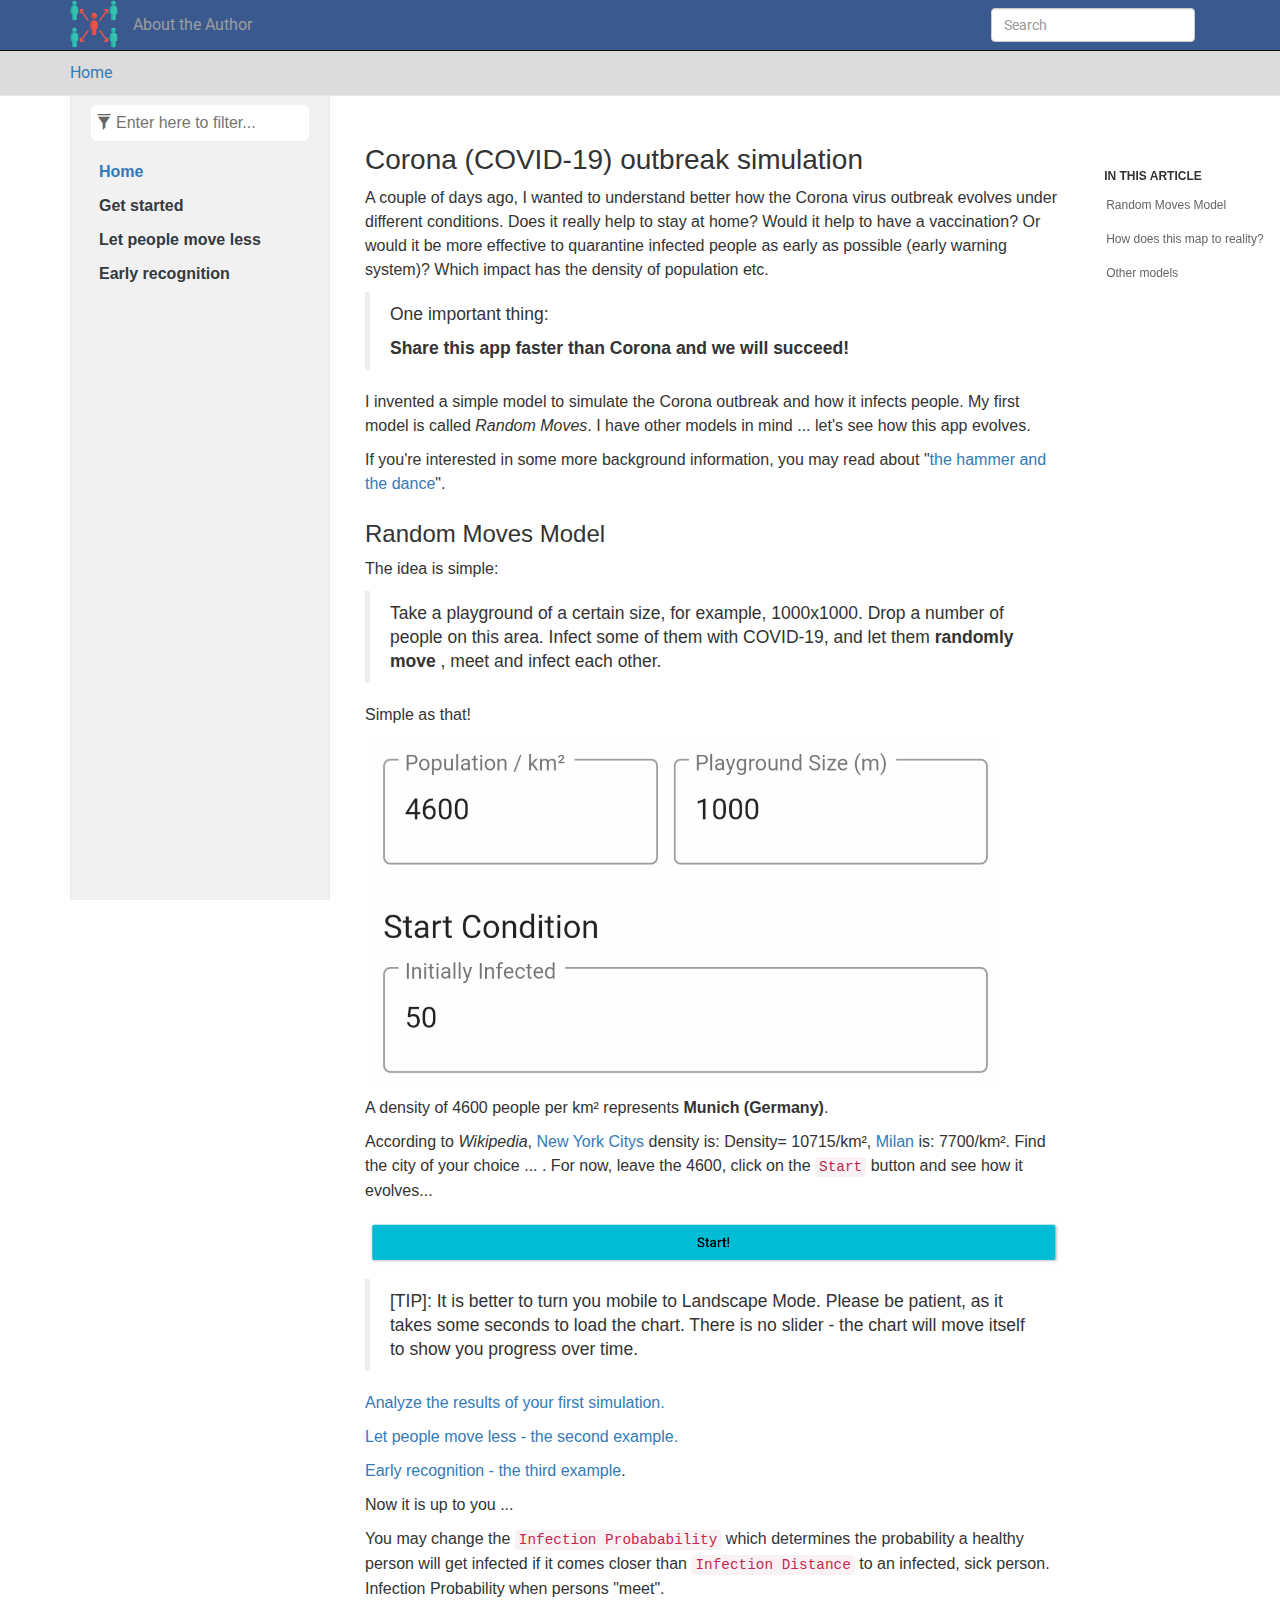
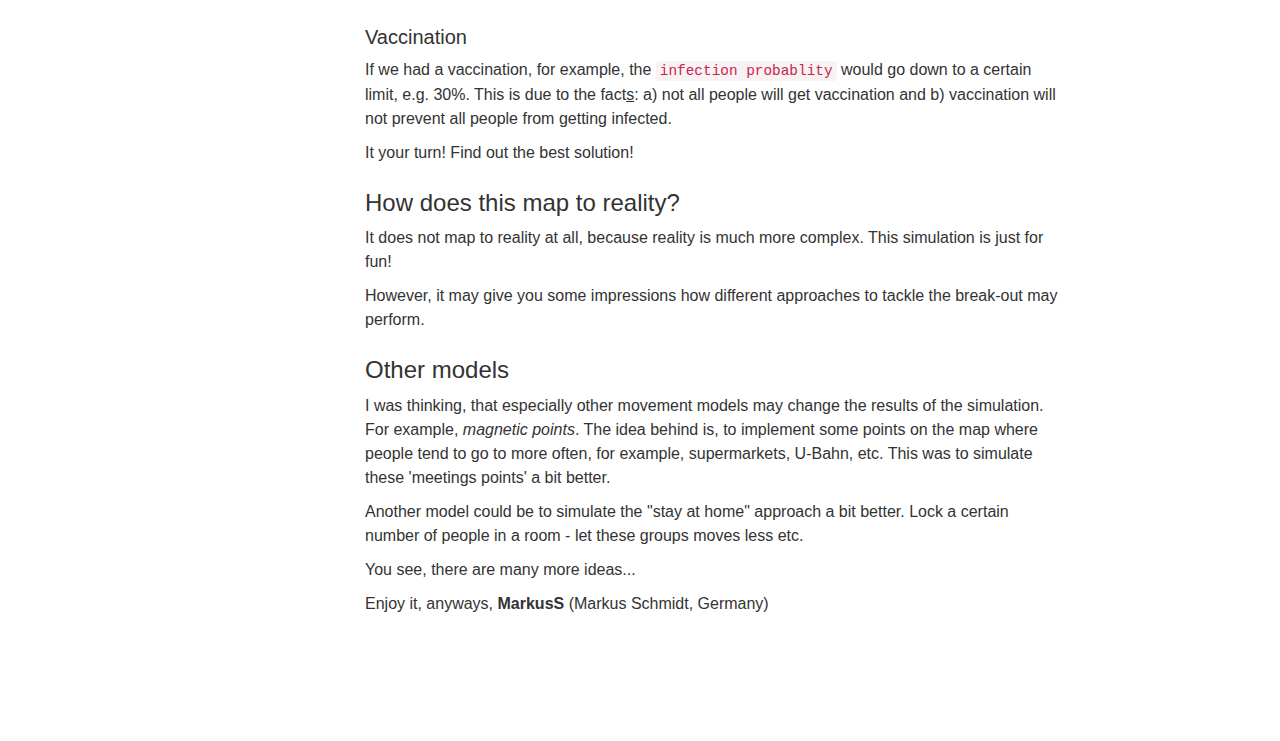
==== docs/_content/index.html @ 3df9f868 "Initial commit" ====
﻿<!DOCTYPE html>
<!--[if IE]><![endif]-->
<html>
  
  <head>
    <meta charset="utf-8">
    <meta http-equiv="X-UA-Compatible" content="IE=edge,chrome=1">
    <title>Corona (COVID-19) outbreak simulation </title>
    <meta name="viewport" content="width=device-width">
    <meta name="title" content="Corona (COVID-19) outbreak simulation ">
    <meta name="generator" content="docfx 2.48.1.0">
    
    <link rel="shortcut icon" href="../favicon.ico">
    <link rel="stylesheet" href="../styles/docfx.vendor.css">
    <link rel="stylesheet" href="../styles/docfx.css">
    <link rel="stylesheet" href="../styles/main.css">
    <link href="https://fonts.googleapis.com/css?family=Roboto" rel="stylesheet"> 
    <meta property="docfx:navrel" content="../toc.html">
    <meta property="docfx:tocrel" content="toc.html">
    
    <meta property="docfx:rel" content="../">
    
  </head>  <body data-spy="scroll" data-target="#affix" data-offset="120">
    <div id="wrapper">
      <header>
        
        <nav id="autocollapse" class="navbar navbar-inverse ng-scope" role="navigation">
          <div class="container">
            <div class="navbar-header">
              <button type="button" class="navbar-toggle" data-toggle="collapse" data-target="#navbar">
                <span class="sr-only">Toggle navigation</span>
                <span class="icon-bar"></span>
                <span class="icon-bar"></span>
                <span class="icon-bar"></span>
              </button>
              
              <a class="navbar-brand" href="../index.html">
                <img id="logo" class="svg" src="../logo.png" alt="">
              </a>
            </div>
            <div class="collapse navbar-collapse" id="navbar">
              <form class="navbar-form navbar-right" role="search" id="search">
                <div class="form-group">
                  <input type="text" class="form-control" id="search-query" placeholder="Search" autocomplete="off">
                </div>
              </form>
            </div>
          </div>
        </nav>
        
        <div class="subnav navbar navbar-default">
          <div class="container hide-when-search" id="breadcrumb">
            <ul class="breadcrumb">
              <li></li>
            </ul>
          </div>
        </div>
      </header>
      <div class="container body-content">
        
        <div id="search-results">
          <div class="search-list"></div>
          <div class="sr-items">
            <p><i class="glyphicon glyphicon-refresh index-loading"></i></p>
          </div>
          <ul id="pagination"></ul>
        </div>
      </div>
      <div role="main" class="container body-content hide-when-search">
        
        <div class="sidenav hide-when-search">
          <a class="btn toc-toggle collapse" data-toggle="collapse" href="#sidetoggle" aria-expanded="false" aria-controls="sidetoggle">Show / Hide Table of Contents</a>
          <div class="sidetoggle collapse" id="sidetoggle">
            <div id="sidetoc"></div>
          </div>
        </div>
        <div class="article row grid-right">
          <div class="col-md-10">
            <article class="content wrap" id="_content" data-uid="">
<h1 id="corona-covid-19-outbreak-simulation">Corona (COVID-19) outbreak simulation</h1>

<p>A couple of days ago, I wanted to understand better how the Corona virus outbreak evolves under different conditions. Does it really help to stay at home? Would it help to have a vaccination? Or would it be more effective to quarantine infected people as early as possible (early warning system)? Which impact has the density of population etc.</p>
<blockquote>
<p>One important thing:</p>
<p><strong>Share this app faster than Corona and we will succeed!</strong></p>
</blockquote>
<p>I invented a simple model to simulate the Corona outbreak and how it infects people. My first model is called <em>Random Moves</em>. I have other models in mind ... let's see how this app evolves.</p>
<p>If you're interested in some more background information, you may read about &quot;<a href="https://medium.com/@tomaspueyo/coronavirus-the-hammer-and-the-dance-be9337092b56">the hammer and the dance</a>&quot;.</p>
<h2 id="random-moves-model">Random Moves Model</h2>
<p>The idea is simple:</p>
<blockquote>
<p>Take a playground of a certain size, for example, 1000x1000. Drop a number of people on this area. Infect some of them with COVID-19, and let them <strong>randomly move</strong> , meet and infect each other.</p>
</blockquote>
<p>Simple as that!</p>
<p><img src="images/initialSettings.png" alt="initialSettings"></p>
<p>A density of 4600 people per km² represents <strong>Munich (Germany)</strong>.</p>
<p>According to <em>Wikipedia</em>, <a href="https://en.wikipedia.org/wiki/New_York_City">New York Citys</a> density is:  Density= 10715/km², <a href="https://en.wikipedia.org/wiki/Milan">Milan</a> is: 7700/km².  Find the city of your choice ... . For now, leave the 4600, click on the <code>Start</code> button and see how it evolves...</p>
<p><img src="images/startButton.png" alt="Start Button"></p>
<blockquote>
<p>[TIP]: It is better to turn you mobile to Landscape Mode. Please be patient, as it takes some seconds to load the chart. There is no slider - the chart will move itself to show you progress over time.</p>
</blockquote>
<p><a href="firstExample.html">Analyze the results of your first simulation.</a></p>
<p><a href="secondExample.html">Let people move less - the second example.</a></p>
<p><a href="thirdExample.html">Early recognition - the third example</a>.</p>
<p>Now it is up to you ...</p>
<p>You may change the <code>Infection Probabability</code> which determines the probability a healthy person will get infected if it comes closer than <code>Infection Distance</code> to an infected, sick person. Infection Probability when persons &quot;meet&quot;.</p>
<h3 id="vaccination">Vaccination</h3>
<p>If we had a vaccination, for example, the <code>infection probablity</code> would go down to a certain limit, e.g. 30%. This is due to the fact<u>s</u>: a) not all people will get vaccination and b) vaccination will not prevent all people from getting infected.</p>
<p>It your turn! Find out the best solution!</p>
<h2 id="how-does-this-map-to-reality">How does this map to reality?</h2>
<p>It does not map to reality at all, because reality is much more complex. This simulation is just for fun!</p>
<p>However, it may give you some impressions how different approaches to tackle the break-out may perform.</p>
<h2 id="other-models">Other models</h2>
<p>I was thinking, that especially other movement models may change the results of the simulation. For example, <em>magnetic points</em>. The idea behind is, to implement some points on the map where people tend to go to more often, for example, supermarkets, U-Bahn, etc. This was to simulate these 'meetings points' a bit better.</p>
<p>Another model could be to simulate the &quot;stay at home&quot; approach a bit better. Lock a certain number of people in a room - let these groups moves less etc.</p>
<p>You see, there are many more ideas...</p>
<p>Enjoy it, anyways, <strong>MarkusS</strong>
(Markus Schmidt, Germany)</p>
</article>
          </div>
          
          <div class="hidden-sm col-md-2" role="complementary">
            <div class="sideaffix">
              <div class="contribution">
                <ul class="nav">
                </ul>
              </div>
              <nav class="bs-docs-sidebar hidden-print hidden-xs hidden-sm affix" id="affix">
              <!-- <p><a class="back-to-top" href="#top">Back to top</a><p> -->
              </nav>
            </div>
          </div>
        </div>
      </div>
      
      <footer>
        <div class="grad-bottom"></div>
        <div class="footer">
          <div class="container">
            <span class="pull-right">
              <a href="#top">Back to top</a>
            </span>
            
            <span style='font-size:0.75em'>Copyright (c) 2020, Schmidt e-Services GmbH i.L., Niedernhausener Str.59a, D-65207 Wiesbaden</span>
          </div>
        </div>
      </footer>
    </div>
    
    <script type="text/javascript" src="../styles/docfx.vendor.js"></script>
    <script type="text/javascript" src="../styles/docfx.js"></script>
    <script type="text/javascript" src="../styles/main.js"></script>
  </body>
</html>
---- docs/styles/docfx.css ----
/* Copyright (c) Microsoft Corporation. All Rights Reserved. Licensed under the MIT License. See License.txt in the project root for license information. */
html,
body {
  font-family: 'Segoe UI', Tahoma, Helvetica, sans-serif;
  height: 100%;
}
button,
a {
  color: #337ab7;
  cursor: pointer;
}
button:hover,
button:focus,
a:hover,
a:focus {
  color: #23527c;
  text-decoration: none;
}
a.disable,
a.disable:hover {
  text-decoration: none;
  cursor: default;
  color: #000000;
}

h1, h2, h3, h4, h5, h6, .text-break {
    word-wrap: break-word;
    word-break: break-word;
}

h1 mark,
h2 mark,
h3 mark,
h4 mark,
h5 mark,
h6 mark {
  padding: 0;
}

.inheritance .level0:before,
.inheritance .level1:before,
.inheritance .level2:before,
.inheritance .level3:before,
.inheritance .level4:before,
.inheritance .level5:before {
    content: '↳';
    margin-right: 5px;
}

.inheritance .level0 {
    margin-left: 0em;
}

.inheritance .level1 {
    margin-left: 1em;
}

.inheritance .level2 {
    margin-left: 2em;
}

.inheritance .level3 {
    margin-left: 3em;
}

.inheritance .level4 {
    margin-left: 4em;
}

.inheritance .level5 {
    margin-left: 5em;
}

span.parametername,
span.paramref,
span.typeparamref {
    font-style: italic;
}
span.languagekeyword{
    font-weight: bold;
}

svg:hover path {
    fill: #ffffff;
}

.hljs {
  display: inline;
  background-color: inherit;
  padding: 0;
}
/* additional spacing fixes */
.btn + .btn {
  margin-left: 10px;
}
.btn.pull-right {
  margin-left: 10px;
  margin-top: 5px;
}
.table {
  margin-bottom: 10px;
}
table p {
  margin-bottom: 0;
}
table a {
  display: inline-block;
}

/* Make hidden attribute compatible with old browser.*/
[hidden] {
  display: none !important;
}

h1,
.h1,
h2,
.h2,
h3,
.h3 {
  margin-top: 15px;
  margin-bottom: 10px;
  font-weight: 400;
}
h4,
.h4,
h5,
.h5,
h6,
.h6 {
  margin-top: 10px;
  margin-bottom: 5px;
}
.navbar {
  margin-bottom: 0;
}
#wrapper {
  min-height: 100%;
  position: relative;
}
/* blends header footer and content together with gradient effect */
.grad-top {
  /* For Safari 5.1 to 6.0 */
  /* For Opera 11.1 to 12.0 */
  /* For Firefox 3.6 to 15 */
  background: linear-gradient(rgba(0, 0, 0, 0.05), rgba(0, 0, 0, 0));
  /* Standard syntax */
  height: 5px;
}
.grad-bottom {
  /* For Safari 5.1 to 6.0 */
  /* For Opera 11.1 to 12.0 */
  /* For Firefox 3.6 to 15 */
  background: linear-gradient(rgba(0, 0, 0, 0), rgba(0, 0, 0, 0.05));
  /* Standard syntax */
  height: 5px;
}
.divider {
  margin: 0 5px;
  color: #cccccc;
}
hr {
  border-color: #cccccc;
}
header {
  position: fixed;
  top: 0;
  left: 0;
  right: 0;
  z-index: 1000;
}
header .navbar {
  border-width: 0 0 1px;
  border-radius: 0;
}
.navbar-brand {
  font-size: inherit;
  padding: 0;
}
.navbar-collapse {
  margin: 0 -15px;
}
.subnav {
  min-height: 40px;
}

.inheritance h5, .inheritedMembers h5{
  padding-bottom: 5px;
  border-bottom: 1px solid #ccc;
}

article h1, article h2, article h3, article h4{
  margin-top: 25px;
}

article h4{
  border-bottom: 1px solid #ccc;
}

article span.small.pull-right{
  margin-top: 20px;
}

article section {
  margin-left: 1em;
}

/*.expand-all {
  padding: 10px 0;
}*/
.breadcrumb {
  margin: 0;
  padding: 10px 0;
  background-color: inherit;
  white-space: nowrap;
}
.breadcrumb > li + li:before {
  content: "\00a0/";
}
#autocollapse.collapsed .navbar-header {
  float: none;
}
#autocollapse.collapsed .navbar-toggle {
  display: block;
}
#autocollapse.collapsed .navbar-collapse {
  border-top: 1px solid transparent;
  box-shadow: inset 0 1px 0 rgba(255, 255, 255, 0.1);
}
#autocollapse.collapsed .navbar-collapse.collapse {
  display: none !important;
}
#autocollapse.collapsed .navbar-nav {
  float: none !important;
  margin: 7.5px -15px;
}
#autocollapse.collapsed .navbar-nav > li {
  float: none;
}
#autocollapse.collapsed .navbar-nav > li > a {
  padding-top: 10px;
  padding-bottom: 10px;
}
#autocollapse.collapsed .collapse.in,
#autocollapse.collapsed .collapsing {
  display: block !important;
}
#autocollapse.collapsed .collapse.in .navbar-right,
#autocollapse.collapsed .collapsing .navbar-right {
  float: none !important;
}
#autocollapse .form-group {
  width: 100%;
}
#autocollapse .form-control {
  width: 100%;
}
#autocollapse .navbar-header {
  margin-left: 0;
  margin-right: 0;
}
#autocollapse .navbar-brand {
  margin-left: 0;
}
.collapse.in,
.collapsing {
  text-align: center;
}
.collapsing .navbar-form {
  margin: 0 auto;
  max-width: 400px;
  padding: 10px 15px;
  box-shadow: inset 0 1px 0 rgba(255, 255, 255, 0.1), 0 1px 0 rgba(255, 255, 255, 0.1);
}
.collapsed .collapse.in .navbar-form {
  margin: 0 auto;
  max-width: 400px;
  padding: 10px 15px;
  box-shadow: inset 0 1px 0 rgba(255, 255, 255, 0.1), 0 1px 0 rgba(255, 255, 255, 0.1);
}
.navbar .navbar-nav {
  display: inline-block;
}
.docs-search {
  background: white;
  vertical-align: middle;
}
.docs-search > .search-query {
  font-size: 14px;
  border: 0;
  width: 120%;
  color: #555;
}
.docs-search > .search-query:focus {
  outline: 0;
}
.search-results-frame {
  clear: both;
  display: table;
  width: 100%;
}
.search-results.ng-hide {
  display: none;
}
.search-results-container {
  padding-bottom: 1em;
  border-top: 1px solid #111;
  background: rgba(25, 25, 25, 0.5);
}
.search-results-container .search-results-group {
  padding-top: 50px !important;
  padding: 10px;
}
.search-results-group-heading {
  font-family: "Open Sans";
  padding-left: 10px;
  color: white;
}
.search-close {
  position: absolute;
  left: 50%;
  margin-left: -100px;
  color: white;
  text-align: center;
  padding: 5px;
  background: #333;
  border-top-right-radius: 5px;
  border-top-left-radius: 5px;
  width: 200px;
  box-shadow: 0 0 10px #111;
}
#search {
  display: none;
}

/* Search results display*/
#search-results {
  max-width: 960px !important;
  margin-top: 120px;
  margin-bottom: 115px;
  margin-left: auto;
  margin-right: auto;
  line-height: 1.8;
  display: none;
}

#search-results>.search-list {
  text-align: center;
  font-size: 2.5rem;
  margin-bottom: 50px;
}

#search-results p {
  text-align: center;
}

#search-results p .index-loading {
  animation: index-loading 1.5s infinite linear;
  -webkit-animation: index-loading 1.5s infinite linear;
  -o-animation: index-loading 1.5s infinite linear;
  font-size: 2.5rem;
}

@keyframes index-loading {
    from { transform: scale(1) rotate(0deg);}
    to { transform: scale(1) rotate(360deg);}
}

@-webkit-keyframes index-loading {
    from { -webkit-transform: rotate(0deg);}
    to { -webkit-transform: rotate(360deg);}
}

@-o-keyframes index-loading {
    from { -o-transform: rotate(0deg);}
    to { -o-transform: rotate(360deg);}
}

#search-results .sr-items {
  font-size: 24px;
}

.sr-item {
  margin-bottom: 25px;
}

.sr-item>.item-href {
  font-size: 14px;
  color: #093;
}

.sr-item>.item-brief {
  font-size: 13px;
}

.pagination>li>a {
  color: #47A7A0
}

.pagination>.active>a {
  background-color: #47A7A0;
  border-color: #47A7A0;
}

.fixed_header {
  position: fixed;
  width: 100%;
  padding-bottom: 10px;
  padding-top: 10px;
  margin: 0px;
  top: 0;
  z-index: 9999;
  left: 0;
}

.fixed_header+.toc{
  margin-top: 50px;
  margin-left: 0;
}

.sidenav, .fixed_header, .toc  {
  background-color: #f1f1f1;
}

.sidetoc {
  position: fixed;
  width: 260px;
  top: 150px;
  bottom: 0;
  overflow-x: hidden;
  overflow-y: auto;
  background-color: #f1f1f1;
  border-left: 1px solid #e7e7e7;
  border-right: 1px solid #e7e7e7;
  z-index: 1;
}

.sidetoc.shiftup {
  bottom: 70px;
}

body .toc{
  background-color: #f1f1f1;
  overflow-x: hidden;
}

.sidetoggle.ng-hide {
  display: block !important;
}
.sidetoc-expand > .caret {
  margin-left: 0px;
  margin-top: -2px;
}
.sidetoc-expand > .caret-side {
  border-left: 4px solid;
  border-top: 4px solid transparent;
  border-bottom: 4px solid transparent;
  margin-left: 4px;
  margin-top: -4px;
}
.sidetoc-heading {
  font-weight: 500;
}

.toc {
  margin: 0px 0 0 10px;
  padding: 0 10px;
}
.expand-stub {
  position: absolute;
  left: -10px;
}
.toc .nav > li > a.sidetoc-expand {
  position: absolute;
  top: 0;
  left: 0;
}
.toc .nav > li > a {
  color: #666666;
  margin-left: 5px;
  display: block;
  padding: 0;
}
.toc .nav > li > a:hover,
.toc .nav > li > a:focus {
  color: #000000;
  background: none;
  text-decoration: inherit;
}
.toc .nav > li.active > a {
  color: #337ab7;
}
.toc .nav > li.active > a:hover,
.toc .nav > li.active > a:focus {
  color: #23527c;
}

.toc .nav > li> .expand-stub {
  cursor: pointer;
}

.toc .nav > li.active > .expand-stub::before,
.toc .nav > li.in > .expand-stub::before,
.toc .nav > li.in.active > .expand-stub::before,
.toc .nav > li.filtered > .expand-stub::before {
    content: "-";
}

.toc .nav > li > .expand-stub::before,
.toc .nav > li.active > .expand-stub::before {
    content: "+";
}

.toc .nav > li.filtered > ul,
.toc .nav > li.in > ul {
  display: block;
}

.toc .nav > li > ul {
  display: none;
}

.toc ul{
  font-size: 12px;
  margin: 0 0 0 3px;
}

.toc .level1 > li {
  font-weight: bold;
  margin-top: 10px;
  position: relative;
  font-size: 16px;
}
.toc .level2 {
  font-weight: normal;
  margin: 5px 0 0 15px;
  font-size: 14px;
}
.toc-toggle {
  display: none;
  margin: 0 15px 0px 15px;
}
.sidefilter {
  position: fixed;
  top: 90px;
  width: 260px;
  background-color: #f1f1f1;
  padding: 15px;
  border-left: 1px solid #e7e7e7;
  border-right: 1px solid #e7e7e7;
  z-index: 1;
}
.toc-filter {
  border-radius: 5px;
  background: #fff;
  color: #666666;
  padding: 5px;
  position: relative;
  margin: 0 5px 0 5px;
}
.toc-filter > input {
  border: 0;
  color: #666666;
  padding-left: 20px;
  padding-right: 20px;
  width: 100%;
}
.toc-filter > input:focus {
  outline: 0;
}
.toc-filter > .filter-icon {
  position: absolute;
  top: 10px;
  left: 5px;
}
.toc-filter > .clear-icon {
  position: absolute;
  top: 10px;
  right: 5px;
}
.article {
  margin-top: 120px;
  margin-bottom: 115px;
}

#_content>a{
  margin-top: 105px;
}

.article.grid-right {
  margin-left: 280px;
}

.inheritance hr {
  margin-top: 5px;
  margin-bottom: 5px;
}
.article img {
  max-width: 100%;
}
.sideaffix {
  margin-top: 50px;
  font-size: 12px;
  max-height: 100%;
  overflow: hidden;
  top: 100px;
  bottom: 10px;
  position: fixed;
}
.sideaffix.shiftup {
  bottom: 70px;
}
.affix {
  position: relative;
  height: 100%;
}
.sideaffix > div.contribution {
  margin-bottom: 20px;
}
.sideaffix > div.contribution > ul > li > a.contribution-link {
  padding: 6px 10px;
  font-weight: bold;
  font-size: 14px;
}
.sideaffix > div.contribution > ul > li > a.contribution-link:hover {
  background-color: #ffffff;
}
.sideaffix ul.nav > li > a:focus {
  background: none;
}
.affix h5 {
  font-weight: bold;
  text-transform: uppercase;
  padding-left: 10px;
  font-size: 12px;
}
.affix > ul.level1 {
  overflow: hidden;
  padding-bottom: 10px;
  height: calc(100% - 100px);
}
.affix ul > li > a:before {
  color: #cccccc;
  position: absolute;
}
.affix ul > li > a:hover {
  background: none;
  color: #666666;
}
.affix ul > li.active > a,
.affix ul > li.active > a:before {
  color: #337ab7;
}
.affix ul > li > a {
  padding: 5px 12px;
  color: #666666;
}
.affix > ul > li.active:last-child {
  margin-bottom: 50px;
}
.affix > ul > li > a:before {
  content: "|";
  font-size: 16px;
  top: 1px;
  left: 0;
}
.affix > ul > li.active > a,
.affix > ul > li.active > a:before {
  color: #337ab7;
  font-weight: bold;
}
.affix ul ul > li > a {
  padding: 2px 15px;
}
.affix ul ul > li > a:before {
  content: ">";
  font-size: 14px;
  top: -1px;
  left: 5px;
}
.affix ul > li > a:before,
.affix ul ul {
  display: none;
}
.affix ul > li.active > ul,
.affix ul > li.active > a:before,
.affix ul > li > a:hover:before {
  display: block;
  white-space: nowrap;
}
.codewrapper {
  position: relative;
}
.trydiv {
  height: 0px;
}
.tryspan {
  position: absolute;
  top: 0px;
  right: 0px;
  border-style: solid;
  border-radius: 0px 4px;
  box-sizing: border-box;
  border-width: 1px;
  border-color: #cccccc;
  text-align: center;
  padding: 2px 8px;
  background-color: white;
  font-size: 12px;
  cursor: pointer;
  z-index: 100;
  display: none;
  color: #767676;
}
.tryspan:hover {
  background-color: #3b8bd0;
  color: white;
  border-color: #3b8bd0;
}
.codewrapper:hover .tryspan {
  display: block;
}
.sample-response .response-content{
  max-height: 200px;
}
footer {
  position: absolute;
  left: 0;
  right: 0;
  bottom: 0;
  z-index: 1000;
}
.footer {
  border-top: 1px solid #e7e7e7;
  background-color: #f8f8f8;
  padding: 15px 0;
}
@media (min-width: 768px) {
  #sidetoggle.collapse {
    display: block;
  }
  .topnav .navbar-nav {
    float: none;
    white-space: nowrap;
  }
  .topnav .navbar-nav > li {
    float: none;
    display: inline-block;
  }
}
@media only screen and (max-width: 768px) {
  #mobile-indicator {
    display: block;
  }
  /* TOC display for responsive */
  .article {
    margin-top: 30px !important;
  }
  header {
    position: static;
  }
  .topnav {
    text-align: center;
  }
  .sidenav {
    padding: 15px 0;
    margin-left: -15px;
    margin-right: -15px;
  }
  .sidefilter {
    position: static;
    width: auto;
    float: none;
    border: none;
  }
  .sidetoc {
    position: static;
    width: auto;
    float: none;
    padding-bottom: 0px;
    border: none;
  }
  .toc .nav > li, .toc .nav > li >a {
    display: inline-block;
  }
  .toc li:after {
    margin-left: -3px;
    margin-right: 5px;
    content: ", ";
    color: #666666;
  }
  .toc .level1 > li {
    display: block;
  }
  
  .toc .level1 > li:after {
    display: none;
  }
  .article.grid-right {
    margin-left: 0;
  }
  .grad-top,
  .grad-bottom {
    display: none;
  }
  .toc-toggle {
    display: block;
  }
  .sidetoggle.ng-hide {
    display: none !important;
  }
  /*.expand-all {
    display: none;
  }*/
  .sideaffix {
    display: none;
  }
  .mobile-hide {
    display: none;
  }
  .breadcrumb {
    white-space: inherit;
  }

  /* workaround for #hashtag url is no longer needed*/
  h1:before,
  h2:before,
  h3:before,
  h4:before {
      content: '';
      display: none;
  }
}

/* For toc iframe */
@media (max-width: 260px) {
  .toc .level2 > li {
    display: block;
  }

  .toc .level2 > li:after {
    display: none;
  }
}

/* For code snippet line highlight */
pre > code .line-highlight {
  background-color: #ffffcc;
}

/* Alerts */
.alert h5 {
    text-transform: uppercase;
    font-weight: bold;
    margin-top: 0;
}

.alert h5:before {
    position:relative;
    top:1px;
    display:inline-block;
    font-family:'Glyphicons Halflings';
    line-height:1;
    -webkit-font-smoothing:antialiased;
    -moz-osx-font-smoothing:grayscale;
    margin-right: 5px;
    font-weight: normal;
}

.alert-info h5:before {
    content:"\e086"
}

.alert-warning h5:before {
    content:"\e127"
}

.alert-danger h5:before {
    content:"\e107"
}

/* For Embedded Video */
div.embeddedvideo {
    padding-top: 56.25%;
    position: relative;
    width: 100%;
}

div.embeddedvideo iframe {
    position: absolute;
    top: 0;
    left: 0;
    right: 0;
    bottom: 0;
    width: 100%;
    height: 100%;
}

/* For printer */
@media print{
  .article.grid-right {
    margin-top: 0px;
    margin-left: 0px;
  }
  .sideaffix {
    display: none;
  }
  .mobile-hide {
    display: none;
  }
  .footer {
    display: none;
  }
}

/* For tabbed content */

.tabGroup {
  margin-top: 1rem; }
  .tabGroup ul[role="tablist"] {
    margin: 0;
    padding: 0;
    list-style: none; }
    .tabGroup ul[role="tablist"] > li {
      list-style: none;
      display: inline-block; }
  .tabGroup a[role="tab"] {
    color: #6e6e6e;
    box-sizing: border-box;
    display: inline-block;
    padding: 5px 7.5px;
    text-decoration: none;
    border-bottom: 2px solid #fff; }
    .tabGroup a[role="tab"]:hover, .tabGroup a[role="tab"]:focus, .tabGroup a[role="tab"][aria-selected="true"] {
      border-bottom: 2px solid #0050C5; }
    .tabGroup a[role="tab"][aria-selected="true"] {
      color: #222; }
    .tabGroup a[role="tab"]:hover, .tabGroup a[role="tab"]:focus {
      color: #0050C5; }
    .tabGroup a[role="tab"]:focus {
      outline: 1px solid #0050C5;
      outline-offset: -1px; }
  @media (min-width: 768px) {
    .tabGroup a[role="tab"] {
      padding: 5px 15px; } }
  .tabGroup section[role="tabpanel"] {
    border: 1px solid #e0e0e0;
    padding: 15px;
    margin: 0;
    overflow: hidden; }
    .tabGroup section[role="tabpanel"] > .codeHeader,
    .tabGroup section[role="tabpanel"] > pre {
      margin-left: -16px;
      margin-right: -16px; }
    .tabGroup section[role="tabpanel"] > :first-child {
      margin-top: 0; }
    .tabGroup section[role="tabpanel"] > pre:last-child {
      display: block;
      margin-bottom: -16px; }

.mainContainer[dir='rtl'] main ul[role="tablist"] {
  margin: 0; }
---- docs/styles/main.css ----
:root {
  --header-bg-color: #b93434 ; 
  --header-ft-color: #fff;
  --highlight-light: #5e92f3;
  --highlight-dark: #003c8f;
  --font-color: #34393e;
}

/* // //#0d47a1;*/


body {
  /* font-family: "Roboto", sans-serif;*/
  /* https://stackoverflow.com/questions/42532511/how-to-use-specific-font-styles-with-css-from-google-fonts-ie-thin-extra-lig/42532686 */
  /* open-sans-regular - latin */
  font-family: 'Open Sans', sans-serif;
  font-style: normal;
  font-weight: 400;

  line-height: 150%;
  font-size: 16px;
  -ms-text-size-adjust: 100%;
  -webkit-text-size-adjust: 100%;
  word-wrap: break-word;
}

h1 {
	font-family: 'Helvetica', sans-serif;
	font-style: bold;
	font-size: 175%;
}

h2 {
	font-family: 'Helvetica', sans-serif;
	font-style: bold;
	font-size: 150%;
	/* font-weight: 400;*/
}

h3 {
	font-family: 'Helvetica', sans-serif;
	font-style: bold;
	font-size: 125%;
}


pre { 
  font-family: 'Inconsolata', monospace;
  font-weight: 100;
}

.toc .nav > li > a {
    color: var(--font-color);
    font-size: 16px;
}

.navbar
{
  background-color: #3a598f; /*rgb(20, 30, 40);*/
  font-family: 'Roboto', sans-serif;
  font-style: bold;
  font-weight: 400;
}

.subnav
{
  background-color: rgb(220, 220, 220);
}
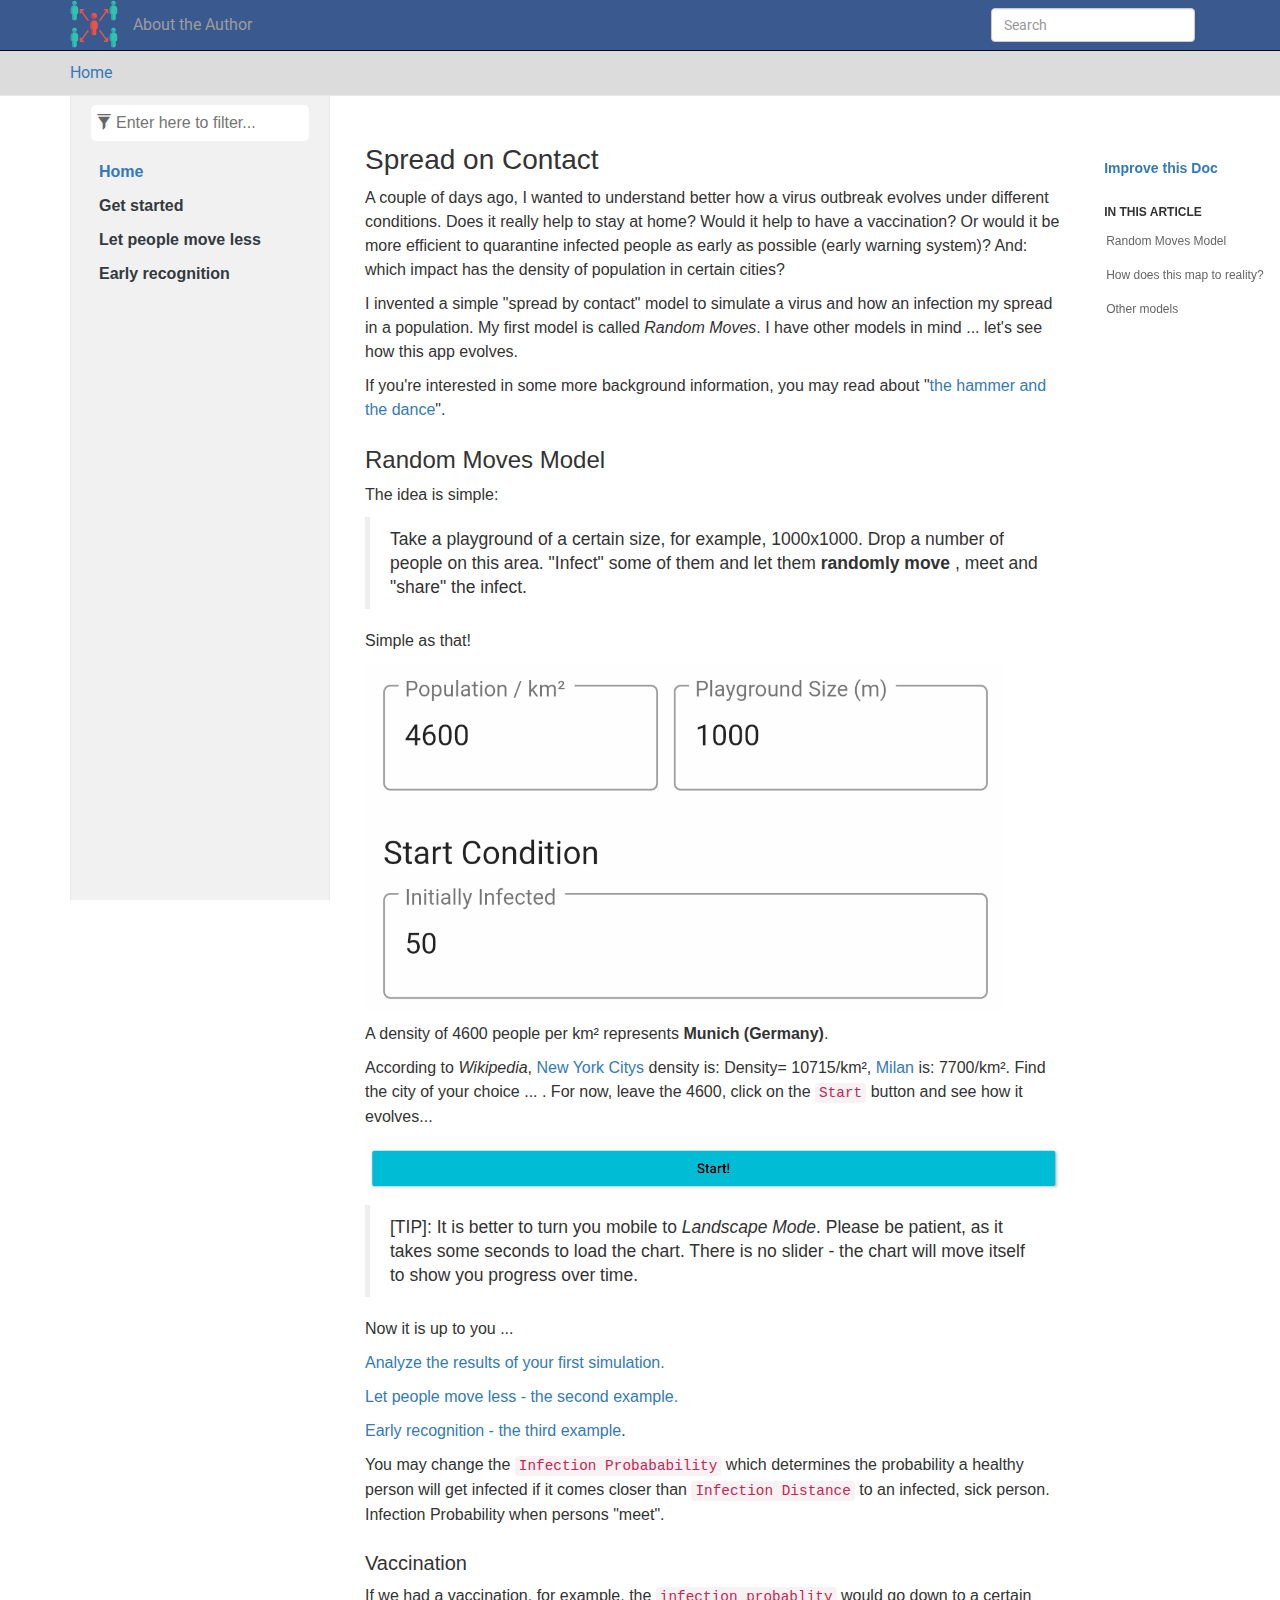
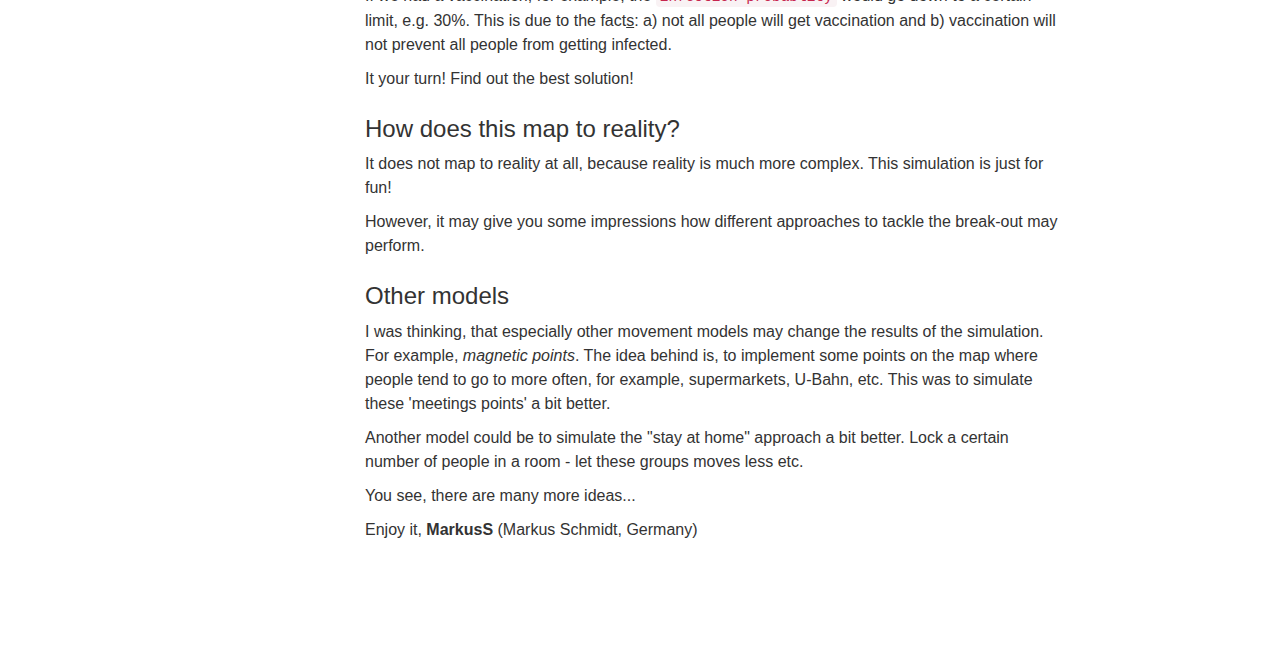
==== commit eb6f88e3: "no more Corona" ====
--- a/docs/_content/index.html
+++ b/docs/_content/index.html
@@ -5,9 +5,9 @@
   <head>
     <meta charset="utf-8">
     <meta http-equiv="X-UA-Compatible" content="IE=edge,chrome=1">
-    <title>Corona (COVID-19) outbreak simulation </title>
+    <title>Spread on Contact </title>
     <meta name="viewport" content="width=device-width">
-    <meta name="title" content="Corona (COVID-19) outbreak simulation ">
+    <meta name="title" content="Spread on Contact ">
     <meta name="generator" content="docfx 2.48.1.0">
     
     <link rel="shortcut icon" href="../favicon.ico">
@@ -77,19 +77,17 @@
         <div class="article row grid-right">
           <div class="col-md-10">
             <article class="content wrap" id="_content" data-uid="">
-<h1 id="corona-covid-19-outbreak-simulation">Corona (COVID-19) outbreak simulation</h1>
+<h1 id="spread-on-contact">Spread on Contact</h1>
 
-<p>A couple of days ago, I wanted to understand better how the Corona virus outbreak evolves under different conditions. Does it really help to stay at home? Would it help to have a vaccination? Or would it be more effective to quarantine infected people as early as possible (early warning system)? Which impact has the density of population etc.</p>
-<blockquote>
-<p>One important thing:</p>
-<p><strong>Share this app faster than Corona and we will succeed!</strong></p>
-</blockquote>
-<p>I invented a simple model to simulate the Corona outbreak and how it infects people. My first model is called <em>Random Moves</em>. I have other models in mind ... let's see how this app evolves.</p>
+<p>A couple of days ago, I wanted to understand better how a virus outbreak evolves under different conditions. Does it really help to stay at home? Would it help to have a vaccination? Or would it be more efficient to quarantine infected people as early as possible (early warning system)? And: which impact has the density of population in certain cities?</p>
+<p>I invented a simple &quot;spread by contact&quot; model to simulate a virus and how an infection my spread in a population. My first model is called <em>Random Moves</em>. I have other models in mind ... let's see how this app evolves.</p>
 <p>If you're interested in some more background information, you may read about &quot;<a href="https://medium.com/@tomaspueyo/coronavirus-the-hammer-and-the-dance-be9337092b56">the hammer and the dance</a>&quot;.</p>
 <h2 id="random-moves-model">Random Moves Model</h2>
 <p>The idea is simple:</p>
 <blockquote>
-<p>Take a playground of a certain size, for example, 1000x1000. Drop a number of people on this area. Infect some of them with COVID-19, and let them <strong>randomly move</strong> , meet and infect each other.</p>
+<p>Take a playground of a certain size, for example, 1000x1000.
+Drop a number of people on this area.
+&quot;Infect&quot; some of them and let them <strong>randomly move</strong> , meet and &quot;share&quot; the infect.</p>
 </blockquote>
 <p>Simple as that!</p>
 <p><img src="images/initialSettings.png" alt="initialSettings"></p>
@@ -97,12 +95,12 @@
 <p>According to <em>Wikipedia</em>, <a href="https://en.wikipedia.org/wiki/New_York_City">New York Citys</a> density is:  Density= 10715/km², <a href="https://en.wikipedia.org/wiki/Milan">Milan</a> is: 7700/km².  Find the city of your choice ... . For now, leave the 4600, click on the <code>Start</code> button and see how it evolves...</p>
 <p><img src="images/startButton.png" alt="Start Button"></p>
 <blockquote>
-<p>[TIP]: It is better to turn you mobile to Landscape Mode. Please be patient, as it takes some seconds to load the chart. There is no slider - the chart will move itself to show you progress over time.</p>
+<p>[TIP]: It is better to turn you mobile to <em>Landscape Mode</em>. Please be patient, as it takes some seconds to load the chart. There is no slider - the chart will move itself to show you progress over time.</p>
 </blockquote>
+<p>Now it is up to you ...</p>
 <p><a href="firstExample.html">Analyze the results of your first simulation.</a></p>
 <p><a href="secondExample.html">Let people move less - the second example.</a></p>
 <p><a href="thirdExample.html">Early recognition - the third example</a>.</p>
-<p>Now it is up to you ...</p>
 <p>You may change the <code>Infection Probabability</code> which determines the probability a healthy person will get infected if it comes closer than <code>Infection Distance</code> to an infected, sick person. Infection Probability when persons &quot;meet&quot;.</p>
 <h3 id="vaccination">Vaccination</h3>
 <p>If we had a vaccination, for example, the <code>infection probablity</code> would go down to a certain limit, e.g. 30%. This is due to the fact<u>s</u>: a) not all people will get vaccination and b) vaccination will not prevent all people from getting infected.</p>
@@ -114,7 +112,7 @@
 <p>I was thinking, that especially other movement models may change the results of the simulation. For example, <em>magnetic points</em>. The idea behind is, to implement some points on the map where people tend to go to more often, for example, supermarkets, U-Bahn, etc. This was to simulate these 'meetings points' a bit better.</p>
 <p>Another model could be to simulate the &quot;stay at home&quot; approach a bit better. Lock a certain number of people in a room - let these groups moves less etc.</p>
 <p>You see, there are many more ideas...</p>
-<p>Enjoy it, anyways, <strong>MarkusS</strong>
+<p>Enjoy it, <strong>MarkusS</strong>
 (Markus Schmidt, Germany)</p>
 </article>
           </div>
@@ -123,6 +121,9 @@
             <div class="sideaffix">
               <div class="contribution">
                 <ul class="nav">
+                  <li>
+                    <a href="https://github.com/SchmidteServices/spread_on_contact/blob/master/docs.fx/_content/index.md/#L1" class="contribution-link">Improve this Doc</a>
+                  </li>
                 </ul>
               </div>
               <nav class="bs-docs-sidebar hidden-print hidden-xs hidden-sm affix" id="affix">
